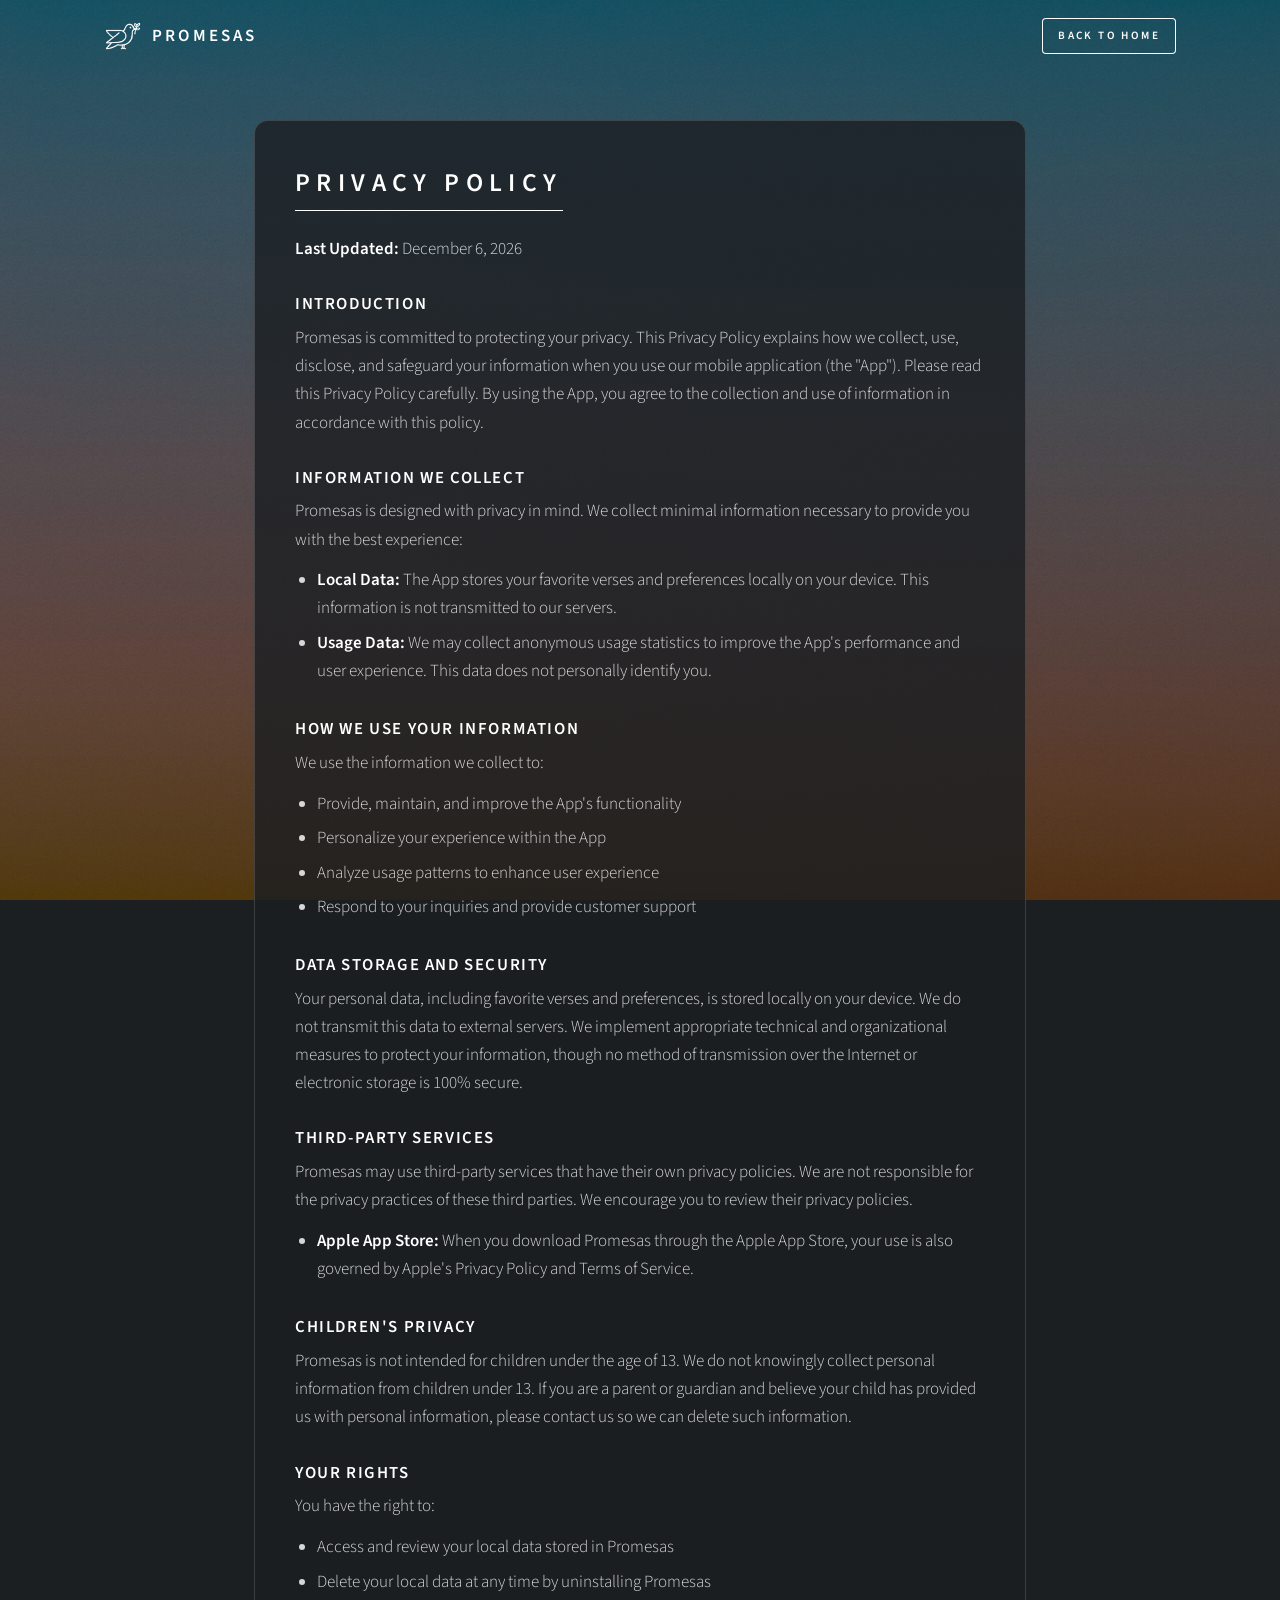
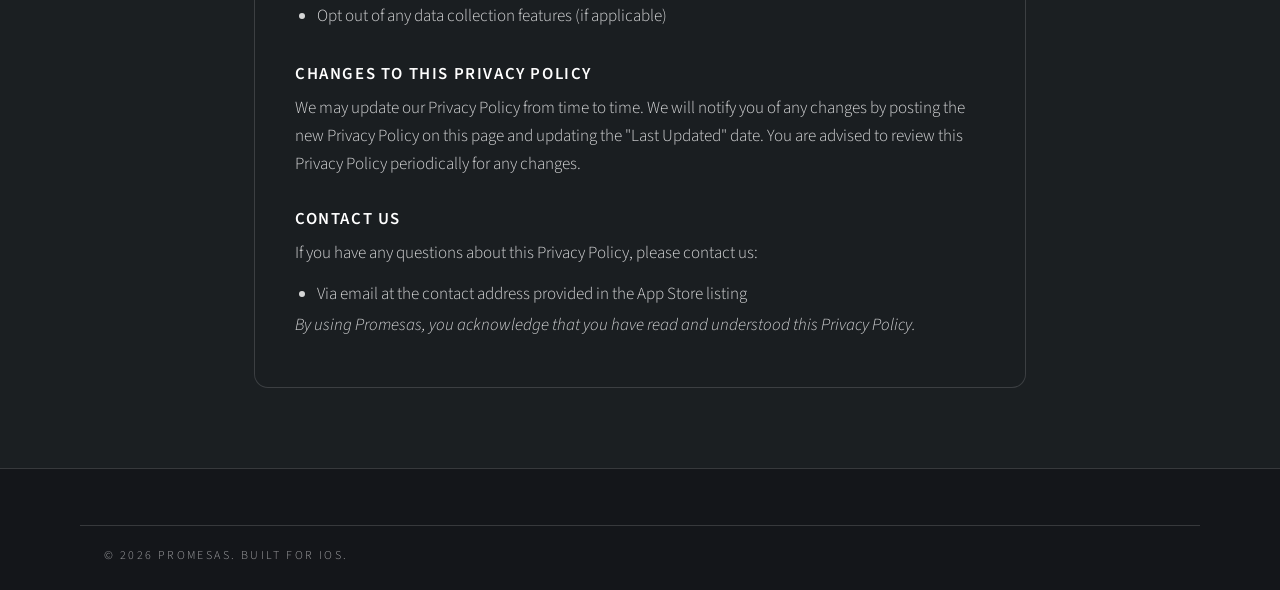
==== privacy.html @ 66096857 "Refresh landing page with app-style layout Rebuild the single-panel Dimension page into a scrolling " ====
<!DOCTYPE HTML>
<html lang="en">
	<head>
		<title>Privacy Policy — Promesas</title>
		<meta charset="utf-8" />
		<meta name="viewport" content="width=device-width, initial-scale=1" />
		<link rel="icon" href="images/splash-icon.png" />
		<link rel="stylesheet" href="assets/css/fontawesome-all.min.css" />
		<link rel="stylesheet" href="https://fonts.googleapis.com/css?family=Source+Sans+Pro:300italic,600italic,300,600&display=swap" />
		<link rel="stylesheet" href="assets/css/landing.css" />
	</head>
	<body>

		<div id="bg" aria-hidden="true"></div>

		<header class="nav" id="top">
			<div class="container nav-inner">
				<a class="brand" href="index.html">
					<img src="images/splash-icon.png" alt="" />
					<span>Promesas</span>
				</a>
				<a class="button small" href="index.html">Back to home</a>
			</div>
		</header>

		<main class="legal">
			<div class="container narrow">
				<article class="legal-card">
					<h1>Privacy Policy</h1>
					<p><strong>Last Updated:</strong> <span id="privacy-date"></span></p>

					<h3>Introduction</h3>
					<p>Promesas is committed to protecting your privacy. This Privacy Policy explains how we collect, use, disclose, and safeguard your information when you use our mobile application (the "App"). Please read this Privacy Policy carefully. By using the App, you agree to the collection and use of information in accordance with this policy.</p>

					<h3>Information We Collect</h3>
					<p>Promesas is designed with privacy in mind. We collect minimal information necessary to provide you with the best experience:</p>
					<ul>
						<li><strong>Local Data:</strong> The App stores your favorite verses and preferences locally on your device. This information is not transmitted to our servers.</li>
						<li><strong>Usage Data:</strong> We may collect anonymous usage statistics to improve the App's performance and user experience. This data does not personally identify you.</li>
					</ul>

					<h3>How We Use Your Information</h3>
					<p>We use the information we collect to:</p>
					<ul>
						<li>Provide, maintain, and improve the App's functionality</li>
						<li>Personalize your experience within the App</li>
						<li>Analyze usage patterns to enhance user experience</li>
						<li>Respond to your inquiries and provide customer support</li>
					</ul>

					<h3>Data Storage and Security</h3>
					<p>Your personal data, including favorite verses and preferences, is stored locally on your device. We do not transmit this data to external servers. We implement appropriate technical and organizational measures to protect your information, though no method of transmission over the Internet or electronic storage is 100% secure.</p>

					<h3>Third-Party Services</h3>
					<p>Promesas may use third-party services that have their own privacy policies. We are not responsible for the privacy practices of these third parties. We encourage you to review their privacy policies.</p>
					<ul>
						<li><strong>Apple App Store:</strong> When you download Promesas through the Apple App Store, your use is also governed by Apple's Privacy Policy and Terms of Service.</li>
					</ul>

					<h3>Children's Privacy</h3>
					<p>Promesas is not intended for children under the age of 13. We do not knowingly collect personal information from children under 13. If you are a parent or guardian and believe your child has provided us with personal information, please contact us so we can delete such information.</p>

					<h3>Your Rights</h3>
					<p>You have the right to:</p>
					<ul>
						<li>Access and review your local data stored in Promesas</li>
						<li>Delete your local data at any time by uninstalling Promesas</li>
						<li>Opt out of any data collection features (if applicable)</li>
					</ul>

					<h3>Changes to This Privacy Policy</h3>
					<p>We may update our Privacy Policy from time to time. We will notify you of any changes by posting the new Privacy Policy on this page and updating the "Last Updated" date. You are advised to review this Privacy Policy periodically for any changes.</p>

					<h3>Contact Us</h3>
					<p>If you have any questions about this Privacy Policy, please contact us:</p>
					<ul>
						<li>Via email at the contact address provided in the App Store listing</li>
					</ul>

					<p><em>By using Promesas, you acknowledge that you have read and understood this Privacy Policy.</em></p>
				</article>
			</div>
		</main>

		<footer class="footer">
			<div class="container footer-bottom">
				<p>&copy; <span class="year"></span> Promesas. Built for iOS.</p>
			</div>
		</footer>

		<script>
			var today = new Date();
			document.getElementById('privacy-date').textContent = today.toLocaleDateString('en-US', { year: 'numeric', month: 'long', day: 'numeric' });
			document.querySelectorAll('.year').forEach(function (el) { el.textContent = today.getFullYear(); });
			var nav = document.querySelector('.nav');
			var onScroll = function () { nav.classList.toggle('is-scrolled', window.scrollY > 8); };
			window.addEventListener('scroll', onScroll, { passive: true });
			onScroll();
		</script>

	</body>
</html>
---- assets/css/landing.css ----
/*
	Promesas landing
	Keeps the Dimension look (sunset background, Source Sans Pro,
	uppercase letter-spaced UI, outlined buttons) in a scrolling layout.
*/

:root {
	--text: #ffffff;
	--text-soft: rgba(255, 255, 255, 0.82);
	--text-muted: rgba(255, 255, 255, 0.6);
	--ink: #1b1f22;
	--panel: rgba(27, 31, 34, 0.55);
	--panel-strong: rgba(27, 31, 34, 0.8);
	--line: rgba(255, 255, 255, 0.35);
	--line-soft: rgba(255, 255, 255, 0.15);
	--accent: #ffb070;
	--radius: 14px;
	--max: 1120px;
}

*, *::before, *::after { box-sizing: border-box; }

html { scroll-behavior: smooth; scroll-padding-top: 5rem; }

body {
	margin: 0;
	background: #1b1f22;
	color: var(--text);
	font-family: "Source Sans Pro", sans-serif;
	font-weight: 300;
	font-size: 17px;
	line-height: 1.65;
	-webkit-font-smoothing: antialiased;
	overflow-x: hidden;
}

img { max-width: 100%; display: block; }

a { color: inherit; text-decoration: none; }

h1, h2, h3, h4 { font-weight: 600; line-height: 1.15; margin: 0; }

p { margin: 0; }

ul { margin: 0; padding: 0; list-style: none; }

.container {
	width: 100%;
	max-width: var(--max);
	margin: 0 auto;
	padding: 0 1.5rem;
}

.container.narrow { max-width: 820px; }

/* Background (same image + overlay as before, fixed behind the page) */

	#bg {
		position: fixed;
		inset: 0;
		z-index: -1;
		background-image:
			linear-gradient(to bottom, rgba(12, 14, 18, 0.45), rgba(12, 14, 18, 0.7)),
			url("../../images/overlay.png"),
			url("../../images/bg.jpg");
		background-size: auto, 256px 256px, cover;
		background-repeat: no-repeat, repeat, no-repeat;
		background-position: center;
	}

/* Buttons (Dimension style) */

	.button {
		display: inline-flex;
		align-items: center;
		justify-content: center;
		gap: 0.6rem;
		height: 2.75rem;
		padding: 0 1.4rem;
		border-radius: 4px;
		box-shadow: inset 0 0 0 1px var(--text);
		background: transparent;
		color: var(--text);
		font-weight: 600;
		font-size: 0.8rem;
		letter-spacing: 0.2rem;
		text-transform: uppercase;
		white-space: nowrap;
		cursor: pointer;
		transition: background-color 0.2s ease, color 0.2s ease, transform 0.2s ease;
	}

	.button:hover { background-color: rgba(255, 255, 255, 0.08); }

	.button.primary { background: var(--text); color: var(--ink); }

	.button.primary:hover { background: rgba(255, 255, 255, 0.88); transform: translateY(-1px); }

	.button.small { height: 2.25rem; padding: 0 1rem; font-size: 0.7rem; letter-spacing: 0.15rem; }

	.button.large { height: 3.25rem; padding: 0 1.8rem; font-size: 0.85rem; }

	.button .fab { font-size: 1.35em; letter-spacing: 0; }

	.actions { display: flex; flex-wrap: wrap; gap: 1rem; }

	.actions.center { justify-content: center; }

/* Nav */

	.nav {
		position: sticky;
		top: 0;
		z-index: 10;
		transition: background-color 0.3s ease, box-shadow 0.3s ease;
	}

	.nav.is-scrolled {
		background: rgba(19, 21, 25, 0.75);
		backdrop-filter: blur(12px);
		-webkit-backdrop-filter: blur(12px);
		box-shadow: 0 1px 0 var(--line-soft);
	}

	.nav-inner {
		display: flex;
		align-items: center;
		justify-content: space-between;
		gap: 1.5rem;
		height: 4.5rem;
	}

	.brand {
		display: inline-flex;
		align-items: center;
		gap: 0.6rem;
		font-weight: 600;
		letter-spacing: 0.2rem;
		text-transform: uppercase;
	}

	.brand img { width: 2.4rem; height: 2.4rem; }

	.nav-links { display: flex; gap: 2rem; }

	.nav-links a {
		font-size: 0.75rem;
		font-weight: 600;
		letter-spacing: 0.2rem;
		text-transform: uppercase;
		opacity: 0.85;
		transition: opacity 0.2s ease;
	}

	.nav-links a:hover { opacity: 1; }

/* Hero */

	.hero { padding: 3rem 0 4rem; }

	.hero-inner {
		display: grid;
		grid-template-columns: 1.05fr 0.95fr;
		align-items: center;
		gap: 3rem;
	}

	.hero-title {
		font-size: clamp(2.8rem, 6vw, 4.75rem);
		line-height: 1.05;
		letter-spacing: -0.01em;
		margin-bottom: 1.5rem;
	}

	.hl {
		display: inline-block;
		padding: 0 0.3em 0.06em;
		margin: 0.08em 0;
		border-radius: 0.18em;
		background: var(--text);
		color: var(--ink);
	}

	.hero-subtitle {
		max-width: 32rem;
		font-size: 1.15rem;
		color: var(--text-soft);
		margin-bottom: 2rem;
	}

	.hero-note {
		margin-top: 1.25rem;
		font-size: 0.85rem;
		color: var(--text-muted);
	}

	.hero-note i { margin-right: 0.35rem; }

	.hero-media {
		position: relative;
		display: flex;
		justify-content: center;
		min-height: 520px;
	}

	.phone { filter: drop-shadow(0 30px 40px rgba(0, 0, 0, 0.35)); }

	.hero-media .phone { position: absolute; width: 250px; }

	.hero-media .phone-front { left: 50%; top: 0; transform: translateX(-75%) rotate(-4deg); z-index: 2; }

	.hero-media .phone-back { left: 50%; top: 40px; transform: translateX(-15%) rotate(5deg); opacity: 0.95; }

/* Verse marquee */

	.marquee {
		overflow: hidden;
		padding: 1rem 0 2rem;
		-webkit-mask-image: linear-gradient(to right, transparent, #000 8%, #000 92%, transparent);
		mask-image: linear-gradient(to right, transparent, #000 8%, #000 92%, transparent);
	}

	.marquee-track {
		display: flex;
		gap: 1.25rem;
		width: max-content;
		animation: marquee 60s linear infinite;
	}

	.marquee:hover .marquee-track { animation-play-state: paused; }

	@keyframes marquee {
		to { transform: translateX(calc(-50% - 0.625rem)); }
	}

	.quote {
		margin: 0;
		width: 300px;
		padding: 1.4rem 1.5rem;
		border-radius: var(--radius);
		background: var(--panel);
		border: 1px solid var(--line-soft);
		backdrop-filter: blur(6px);
		-webkit-backdrop-filter: blur(6px);
	}

	.quote blockquote { margin: 0 0 0.9rem; font-style: italic; color: var(--text-soft); }

	.quote figcaption {
		font-size: 0.7rem;
		font-weight: 600;
		letter-spacing: 0.2rem;
		text-transform: uppercase;
	}

/* Sections */

	.section { padding: 5rem 0; }

	.section-title {
		text-align: center;
		font-size: clamp(1.8rem, 3.5vw, 2.6rem);
		margin-bottom: 3rem;
	}

	.eyebrow {
		display: inline-block;
		margin-bottom: 0.9rem;
		font-size: 0.75rem;
		font-weight: 600;
		letter-spacing: 0.25rem;
		text-transform: uppercase;
		color: var(--accent);
	}

/* Feature cards */

	.grid {
		display: grid;
		grid-template-columns: repeat(4, 1fr);
		gap: 1.25rem;
	}

	.card {
		padding: 2rem 1.5rem;
		border-radius: var(--radius);
		background: var(--panel);
		border: 1px solid var(--line-soft);
		transition: transform 0.25s ease, border-color 0.25s ease;
	}

	.card:hover { transform: translateY(-4px); border-color: var(--line); }

	.card-icon {
		display: inline-flex;
		align-items: center;
		justify-content: center;
		width: 3rem;
		height: 3rem;
		margin-bottom: 1.25rem;
		border-radius: 50%;
		border: 1px solid var(--text);
		font-size: 1.1rem;
	}

	.card h3 { font-size: 1.15rem; margin-bottom: 0.6rem; }

	.card p { color: var(--text-soft); font-size: 0.98rem; }

/* Alternating feature rows */

	.feature-row {
		display: grid;
		grid-template-columns: 1fr 1fr;
		align-items: center;
		gap: 4rem;
	}

	.feature-row + .feature-row { margin-top: 6rem; }

	.feature-row.reverse .feature-media { order: 2; }

	.feature-media {
		display: flex;
		justify-content: center;
		padding: 2.5rem;
		background: radial-gradient(closest-side, rgba(255, 255, 255, 0.2), rgba(255, 255, 255, 0));
	}

	.feature-media .phone { width: 260px; }

	.feature-copy h2 { font-size: clamp(1.8rem, 3.2vw, 2.5rem); margin-bottom: 1.1rem; }

	.feature-copy p { color: var(--text-soft); font-size: 1.1rem; margin-bottom: 1.5rem; }

	.checks li { display: flex; gap: 0.75rem; align-items: baseline; padding: 0.35rem 0; }

	.checks i { color: var(--accent); font-size: 0.85rem; }

/* Topics band */

	.band {
		text-align: center;
		padding: 3.5rem 2rem;
		border-radius: 24px;
		background: var(--panel-strong);
		border: 1px solid var(--line-soft);
	}

	.band h2 { font-size: clamp(1.7rem, 3.2vw, 2.4rem); margin-bottom: 0.6rem; }

	.band p { color: var(--text-soft); margin-bottom: 2rem; }

	.chips { display: flex; flex-wrap: wrap; justify-content: center; gap: 0.75rem; }

	.chips li {
		padding: 0.55rem 1.25rem;
		border-radius: 999px;
		box-shadow: inset 0 0 0 1px var(--line);
		font-size: 0.75rem;
		font-weight: 600;
		letter-spacing: 0.2rem;
		text-transform: uppercase;
	}

/* FAQ */

	.faq details { border-bottom: 1px solid var(--line-soft); }

	.faq details:first-child { border-top: 1px solid var(--line-soft); }

	.faq summary {
		display: flex;
		justify-content: space-between;
		align-items: center;
		gap: 1rem;
		padding: 1.3rem 0.25rem;
		font-weight: 600;
		font-size: 1.1rem;
		cursor: pointer;
		list-style: none;
	}

	.faq summary::-webkit-details-marker { display: none; }

	.faq summary::after {
		content: "+";
		font-size: 1.5rem;
		font-weight: 300;
		line-height: 1;
		transition: transform 0.2s ease;
	}

	.faq details[open] summary::after { transform: rotate(45deg); }

	.faq details p { padding: 0 0.25rem 1.4rem; color: var(--text-soft); }

	.faq a { border-bottom: 1px dotted var(--text); }

/* Final CTA */

	.cta { text-align: center; }

	.cta-logo { width: 5rem; height: 5rem; margin: 0 auto 1.5rem; }

	.cta h2 { font-size: clamp(2.2rem, 5vw, 3.5rem); margin-bottom: 0.75rem; }

	.cta p { color: var(--text-soft); font-size: 1.15rem; margin-bottom: 2rem; }

/* Footer */

	.footer {
		background: rgba(19, 21, 25, 0.8);
		border-top: 1px solid var(--line-soft);
		padding-top: 3.5rem;
	}

	.footer-inner {
		display: grid;
		grid-template-columns: 2fr 1fr 1fr;
		gap: 2rem;
		padding-bottom: 2.5rem;
	}

	.footer-brand p { margin-top: 0.75rem; color: var(--text-muted); }

	.footer-col { display: flex; flex-direction: column; gap: 0.6rem; }

	.footer-col h4 {
		font-size: 0.75rem;
		letter-spacing: 0.2rem;
		text-transform: uppercase;
		margin-bottom: 0.4rem;
	}

	.footer-col a { color: var(--text-soft); }

	.footer-col a:hover { color: var(--text); }

	.footer-bottom {
		padding-top: 1.25rem;
		padding-bottom: 1.5rem;
		border-top: 1px solid var(--line-soft);
		font-size: 0.75rem;
		letter-spacing: 0.15rem;
		text-transform: uppercase;
		color: var(--text-muted);
	}

/* Legal page */

	.legal { padding: 3rem 0 5rem; }

	.legal-card {
		padding: 3rem 2.5rem;
		border-radius: var(--radius);
		background: var(--panel-strong);
		border: 1px solid var(--line-soft);
	}

	.legal h1 {
		font-size: 1.6rem;
		letter-spacing: 0.4rem;
		text-transform: uppercase;
		padding-bottom: 0.75rem;
		margin-bottom: 1.5rem;
		border-bottom: 1px solid var(--text);
		display: inline-block;
	}

	.legal h3 { font-size: 1.05rem; letter-spacing: 0.1rem; text-transform: uppercase; margin: 2rem 0 0.6rem; }

	.legal p, .legal li { color: var(--text-soft); }

	.legal p + p { margin-top: 1rem; }

	.legal ul { list-style: disc; padding-left: 1.4rem; margin-top: 0.6rem; }

	.legal li { padding: 0.2rem 0; }

	.legal strong { color: var(--text); font-weight: 600; }

/* Responsive */

	@media (max-width: 980px) {
		.nav-links { display: none; }

		.hero-inner { grid-template-columns: 1fr; text-align: center; }

		.hero-subtitle { margin-left: auto; margin-right: auto; }

		.hero .actions { justify-content: center; }

		.hero-media { min-height: 480px; }

		.grid { grid-template-columns: repeat(2, 1fr); }

		.feature-row { grid-template-columns: 1fr; gap: 2rem; text-align: center; }

		.feature-row.reverse .feature-media { order: 0; }

		.checks { display: inline-block; text-align: left; }
	}

	@media (max-width: 600px) {
		body { font-size: 16px; }

		.container { padding: 0 1rem; }

		.hero { padding-top: 1.5rem; }

		.hero .button.large { width: 100%; }

		.hero-media { min-height: 400px; }

		.hero-media .phone { width: 190px; }

		.grid { grid-template-columns: 1fr; }

		.section { padding: 3.5rem 0; }

		.feature-row + .feature-row { margin-top: 4rem; }

		.feature-media { padding: 1.5rem; }

		.feature-media .phone { width: 220px; }

		.button.large { font-size: 0.72rem; letter-spacing: 0.12rem; padding: 0 1.2rem; }

		.footer-inner { grid-template-columns: 1fr 1fr; }

		.footer-brand { grid-column: 1 / -1; }

		.legal-card { padding: 2rem 1.25rem; }
	}

	@media (prefers-reduced-motion: reduce) {
		html { scroll-behavior: auto; }

		.marquee-track { animation: none; }

		.marquee { overflow-x: auto; }
	}
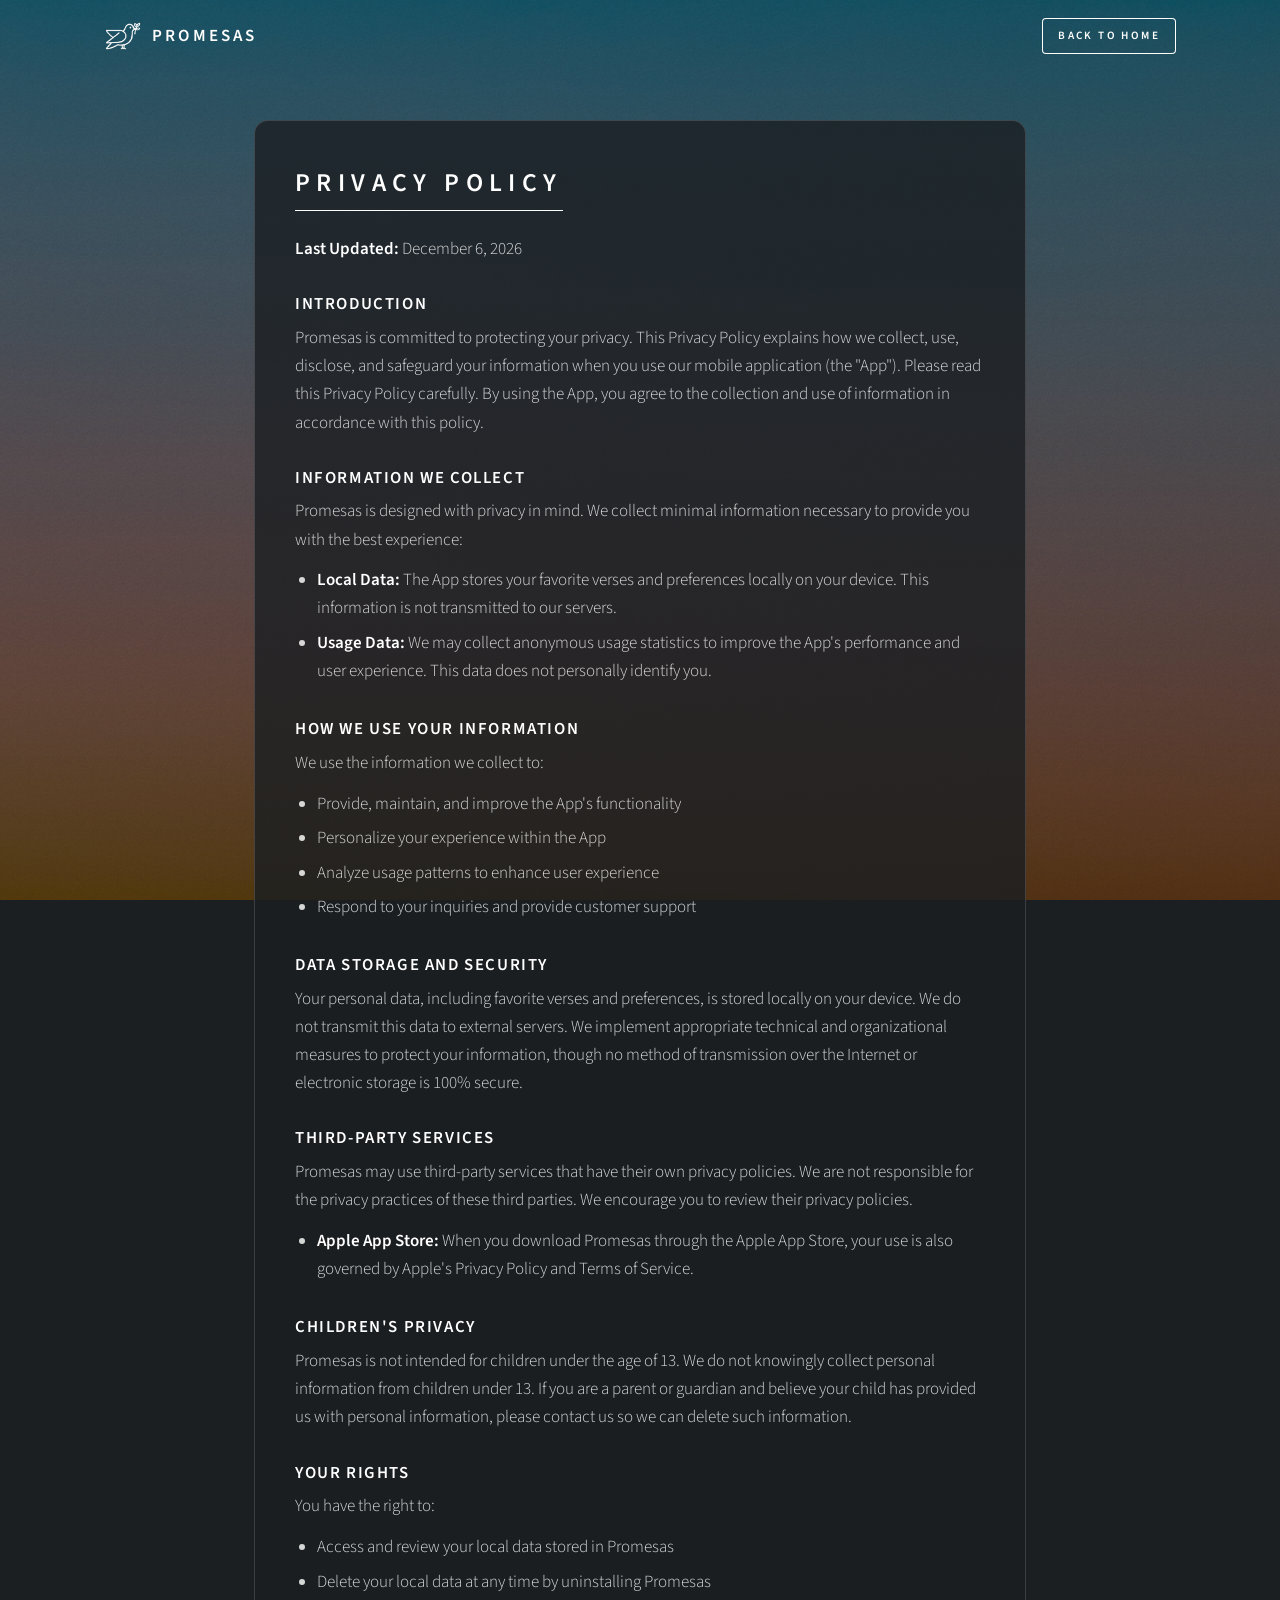
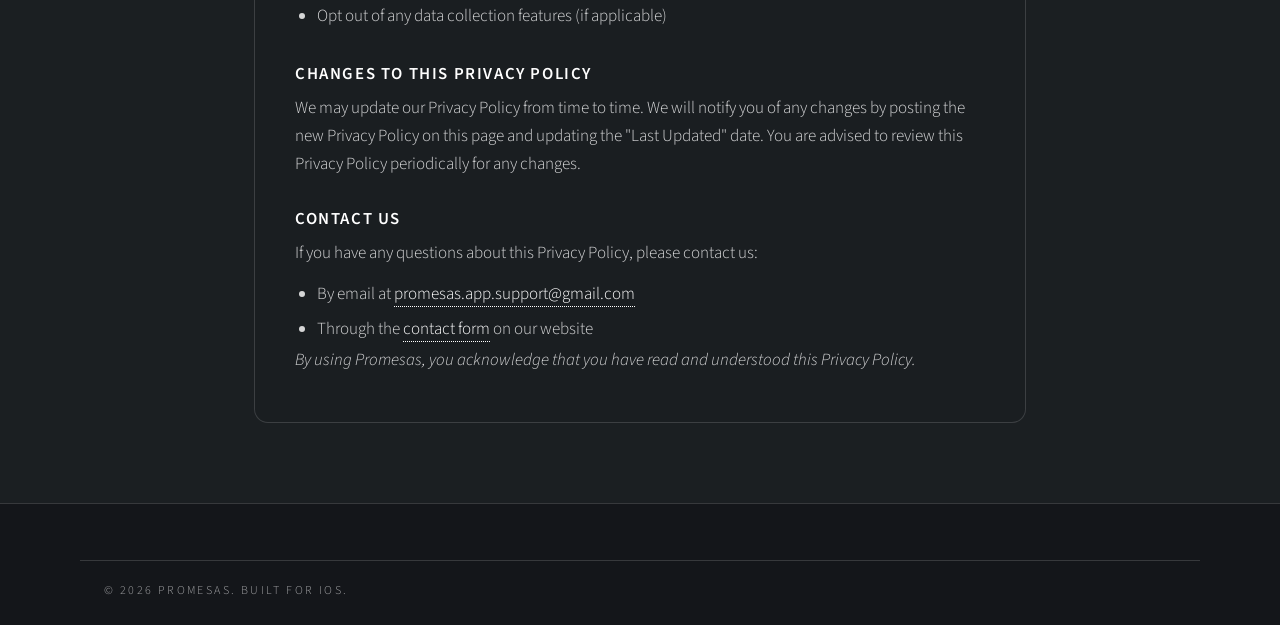
==== commit be12cd31: "Turn the landing page into a bilingual contact site Replace the app marketing page with a hero, a "H" ====
--- a/privacy.html
+++ b/privacy.html
@@ -4,7 +4,9 @@
 		<title>Privacy Policy — Promesas</title>
 		<meta charset="utf-8" />
 		<meta name="viewport" content="width=device-width, initial-scale=1" />
-		<link rel="icon" href="images/splash-icon.png" />
+		<link rel="icon" type="image/png" sizes="32x32" href="images/favicon-32.png" />
+		<link rel="apple-touch-icon" href="images/apple-touch-icon.png" />
+		<link rel="canonical" href="https://web.promesas-app.com/privacy.html" />
 		<link rel="stylesheet" href="assets/css/fontawesome-all.min.css" />
 		<link rel="stylesheet" href="https://fonts.googleapis.com/css?family=Source+Sans+Pro:300italic,600italic,300,600&display=swap" />
 		<link rel="stylesheet" href="assets/css/landing.css" />
@@ -16,7 +18,7 @@
 		<header class="nav" id="top">
 			<div class="container nav-inner">
 				<a class="brand" href="index.html">
-					<img src="images/splash-icon.png" alt="" />
+					<img src="images/icon-256.webp" width="256" height="256" alt="" />
 					<span>Promesas</span>
 				</a>
 				<a class="button small" href="index.html">Back to home</a>
@@ -74,7 +76,8 @@
 					<h3>Contact Us</h3>
 					<p>If you have any questions about this Privacy Policy, please contact us:</p>
 					<ul>
-						<li>Via email at the contact address provided in the App Store listing</li>
+						<li>By email at <a href="mailto:promesas.app.support@gmail.com">promesas.app.support@gmail.com</a></li>
+						<li>Through the <a href="index.html#contact">contact form</a> on our website</li>
 					</ul>
 
 					<p><em>By using Promesas, you acknowledge that you have read and understood this Privacy Policy.</em></p>
--- a/assets/css/landing.css
+++ b/assets/css/landing.css
@@ -203,7 +203,7 @@
 		min-height: 520px;
 	}
 
-	.phone { filter: drop-shadow(0 30px 40px rgba(0, 0, 0, 0.35)); }
+	.phone { height: auto; filter: drop-shadow(0 30px 40px rgba(0, 0, 0, 0.35)); }
 
 	.hero-media .phone { position: absolute; width: 250px; }
 
@@ -329,6 +329,10 @@
 
 	.feature-media .phone { width: 260px; }
 
+	.feature-media.pair { gap: 1rem; align-items: flex-start; }
+
+	.feature-media.pair .phone { width: 220px; height: auto; }
+
 	.feature-copy h2 { font-size: clamp(1.8rem, 3.2vw, 2.5rem); margin-bottom: 1.1rem; }
 
 	.feature-copy p { color: var(--text-soft); font-size: 1.1rem; margin-bottom: 1.5rem; }
@@ -525,6 +529,10 @@
 
 		.feature-media .phone { width: 220px; }
 
+		.feature-media.pair { padding: 1.5rem 0; gap: 0.75rem; }
+
+		.feature-media.pair .phone { width: calc(50% - 0.375rem); max-width: 170px; }
+
 		.button.large { font-size: 0.72rem; letter-spacing: 0.12rem; padding: 0 1.2rem; }
 
 		.footer-inner { grid-template-columns: 1fr 1fr; }
@@ -541,3 +549,187 @@
 
 		.marquee { overflow-x: auto; }
 	}
+
+/* Contact page: skip link, language toggle, contact form */
+
+	.skip-link {
+		position: absolute;
+		left: 1rem;
+		top: -3rem;
+		z-index: 20;
+		padding: 0.6rem 1rem;
+		border-radius: 4px;
+		background: var(--text);
+		color: var(--ink);
+		font-weight: 600;
+	}
+
+	.skip-link:focus { top: 1rem; }
+
+	a:focus-visible, button:focus-visible, input:focus-visible, textarea:focus-visible {
+		outline: 2px solid var(--accent);
+		outline-offset: 3px;
+	}
+
+	.nav-end { display: flex; align-items: center; gap: 1rem; }
+
+	.lang-toggle {
+		display: inline-flex;
+		border-radius: 4px;
+		box-shadow: inset 0 0 0 1px var(--line);
+		overflow: hidden;
+	}
+
+	.lang-toggle button {
+		min-width: 2.75rem;
+		height: 2.25rem;
+		padding: 0 0.7rem;
+		border: 0;
+		background: transparent;
+		color: var(--text-soft);
+		font: inherit;
+		font-size: 0.7rem;
+		font-weight: 600;
+		letter-spacing: 0.15rem;
+		cursor: pointer;
+		transition: background-color 0.2s ease, color 0.2s ease;
+	}
+
+	.lang-toggle button:hover { color: var(--text); }
+
+	.lang-toggle button[aria-pressed="true"] { background: var(--text); color: var(--ink); }
+
+	.mail-link {
+		color: var(--text);
+		font-weight: 600;
+		border-bottom: 1px dotted var(--text);
+		overflow-wrap: anywhere;
+	}
+
+	.mail-link:hover { color: var(--accent); border-bottom-color: var(--accent); }
+
+	.mail-link i { margin-right: 0.4rem; }
+
+	.contact {
+		display: grid;
+		grid-template-columns: 0.9fr 1.1fr;
+		gap: 4rem;
+		align-items: start;
+	}
+
+	.contact-intro h2 { font-size: clamp(1.8rem, 3.2vw, 2.5rem); margin-bottom: 1.1rem; }
+
+	.contact-intro > p { color: var(--text-soft); font-size: 1.1rem; margin-bottom: 1.5rem; }
+
+	.contact-direct {
+		margin-top: 2rem;
+		padding-top: 1.5rem;
+		border-top: 1px solid var(--line-soft);
+		display: flex;
+		flex-direction: column;
+		gap: 0.4rem;
+	}
+
+	.contact-direct-label {
+		font-size: 0.75rem;
+		font-weight: 600;
+		letter-spacing: 0.2rem;
+		text-transform: uppercase;
+		color: var(--text-muted);
+	}
+
+	.contact-panel {
+		padding: 2.5rem 2rem;
+		border-radius: var(--radius);
+		background: var(--panel-strong);
+		border: 1px solid var(--line-soft);
+		backdrop-filter: blur(6px);
+		-webkit-backdrop-filter: blur(6px);
+	}
+
+	.field + .field { margin-top: 1.25rem; }
+
+	.field label {
+		display: block;
+		margin-bottom: 0.5rem;
+		font-size: 0.75rem;
+		font-weight: 600;
+		letter-spacing: 0.2rem;
+		text-transform: uppercase;
+	}
+
+	.field input, .field textarea {
+		display: block;
+		width: 100%;
+		padding: 0.75rem 1rem;
+		border: 0;
+		border-radius: 4px;
+		box-shadow: inset 0 0 0 1px var(--line);
+		background: rgba(255, 255, 255, 0.06);
+		color: var(--text);
+		font: inherit;
+		font-size: 1rem;
+		transition: box-shadow 0.2s ease, background-color 0.2s ease;
+	}
+
+	.field input { height: 3rem; }
+
+	.field textarea { resize: vertical; min-height: 9rem; }
+
+	.field input:focus, .field textarea:focus {
+		background: rgba(255, 255, 255, 0.1);
+		box-shadow: inset 0 0 0 2px var(--text);
+		outline: none;
+	}
+
+	.field [aria-invalid="true"] { box-shadow: inset 0 0 0 2px var(--accent); }
+
+	.field-error {
+		min-height: 1.4em;
+		margin-top: 0.4rem;
+		font-size: 0.9rem;
+		font-weight: 600;
+		color: var(--accent);
+	}
+
+	.field-error:empty { min-height: 0; margin-top: 0; }
+
+	.form-submit { width: 100%; margin-top: 1.75rem; }
+
+	.form-hint { margin-top: 0.9rem; font-size: 0.85rem; color: var(--text-muted); text-align: center; }
+
+	.form-status { text-align: center; outline: none; }
+
+	.form-status h3 { font-size: 1.6rem; margin-bottom: 0.75rem; }
+
+	.form-status > p { color: var(--text-soft); }
+
+	.form-status .form-status-fallback { margin: 1.25rem 0 1.75rem; }
+
+	.copy-feedback { margin-top: 1rem; font-size: 0.9rem; color: var(--text-soft); }
+
+	.copy-feedback:empty { display: none; }
+
+	.footer-inner:has(.footer-mail) { grid-template-columns: 2fr auto auto; column-gap: 4rem; }
+
+	@media (max-width: 980px) {
+		.contact { grid-template-columns: 1fr; gap: 2.5rem; }
+
+		.contact-intro { text-align: center; }
+
+		.contact-direct { align-items: center; }
+	}
+
+	@media (max-width: 600px) {
+		.nav-cta { display: none; }
+
+		.contact-panel { padding: 1.75rem 1.25rem; }
+
+		.form-submit.button.large { font-size: 0.8rem; }
+
+		.footer-inner:has(.footer-mail) { grid-template-columns: 1fr; column-gap: 2rem; }
+
+		.footer-col .footer-mail { overflow-wrap: anywhere; }
+	}
+
+	.legal a { color: var(--text); border-bottom: 1px dotted var(--text); }
